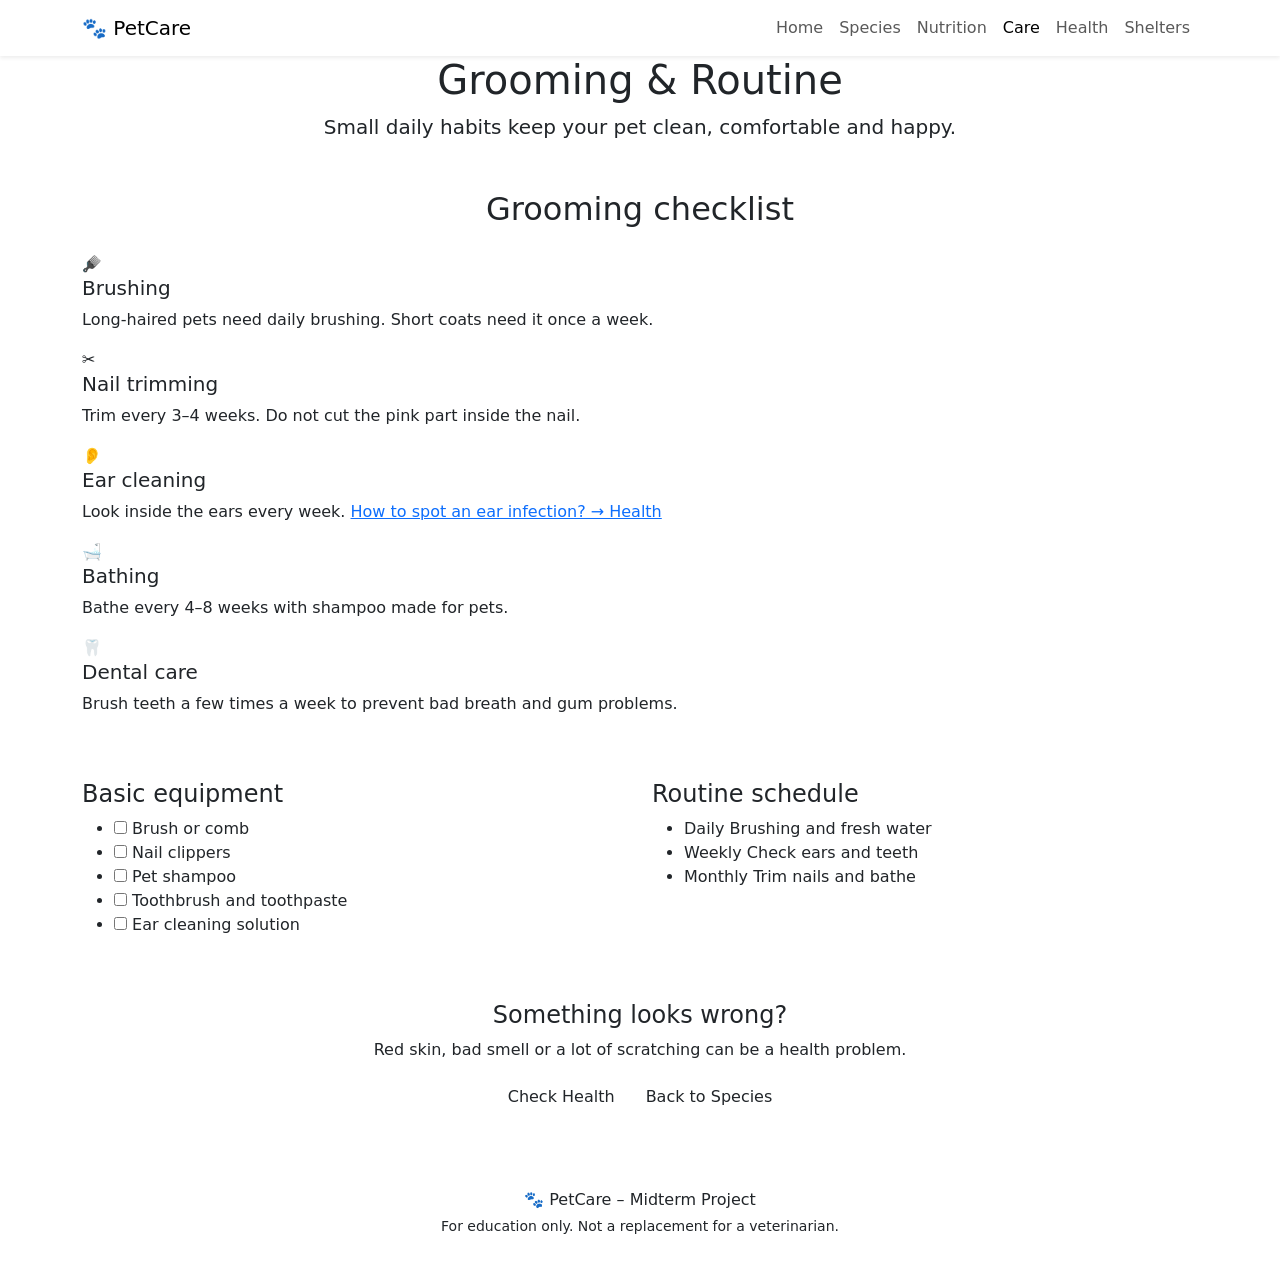
==== care.html @ 2012f663 "Add care page with its css" ====
<!DOCTYPE html>
<html lang="en">
<head>
	<meta charset="UTF-8">
	<meta name="viewport" content="width=device-width, initial-scale=1">
	<title>PetCare | Care</title>
	<link href="https://cdn.jsdelivr.net/npm/bootstrap@5.3.3/dist/css/bootstrap.min.css" rel="stylesheet">
	<link rel="stylesheet" href="styles.css">
</head>
<body>

	<header>
		<nav class="navbar navbar-expand-lg bg-white sticky-top shadow-sm">
			<div class="container">
				<a class="navbar-brand" href="index.html">🐾 PetCare</a>
				<button class="navbar-toggler" type="button" data-bs-toggle="collapse" data-bs-target="#mainMenu" aria-label="Toggle menu">
					<span class="navbar-toggler-icon"></span>
				</button>
				<div class="collapse navbar-collapse" id="mainMenu">
					<ul class="navbar-nav ms-auto">
						<li class="nav-item"><a class="nav-link" href="index.html">Home</a></li>
						<li class="nav-item"><a class="nav-link" href="species.html">Species</a></li>
						<li class="nav-item"><a class="nav-link" href="nutrition.html">Nutrition</a></li>
						<li class="nav-item"><a class="nav-link active" href="care.html">Care</a></li>
						<li class="nav-item"><a class="nav-link" href="health.html">Health</a></li>
						<li class="nav-item"><a class="nav-link" href="shelters.html">Shelters</a></li>
					</ul>
				</div>
			</div>
		</nav>
	</header>

	<main>

		<!-- Page header -->
		<section class="page-header text-center">
			<div class="container">
				<h1>Grooming &amp; Routine</h1>
				<p class="lead mb-0">Small daily habits keep your pet clean, comfortable and happy.</p>
			</div>
		</section>

		<!-- Grooming cards -->
		<section class="container py-5">
			<h2 class="text-center mb-4">Grooming checklist</h2>
			<div class="care-cards">

				<article class="care-card">
					<span class="care-icon">🪮</span>
					<div>
						<h3 class="h5">Brushing</h3>
						<p>Long-haired pets need daily brushing. Short coats need it once a week.</p>
					</div>
				</article>

				<article class="care-card">
					<span class="care-icon">✂️</span>
					<div>
						<h3 class="h5">Nail trimming</h3>
						<p>Trim every 3–4 weeks. Do not cut the pink part inside the nail.</p>
					</div>
				</article>

				<article class="care-card">
					<span class="care-icon">👂</span>
					<div>
						<h3 class="h5">Ear cleaning</h3>
						<p>Look inside the ears every week. <a href="health.html">How to spot an ear infection? → Health</a></p>
					</div>
				</article>

				<article class="care-card">
					<span class="care-icon">🛁</span>
					<div>
						<h3 class="h5">Bathing</h3>
						<p>Bathe every 4–8 weeks with shampoo made for pets.</p>
					</div>
				</article>

				<article class="care-card">
					<span class="care-icon">🦷</span>
					<div>
						<h3 class="h5">Dental care</h3>
						<p>Brush teeth a few times a week to prevent bad breath and gum problems.</p>
					</div>
				</article>

			</div>
		</section>

		<!-- Equipment + routine -->
		<section class="container pb-5">
			<div class="row g-4">

				<div class="col-md-6">
					<article class="card-box">
						<h2 class="h4">Basic equipment</h2>
						<ul class="checklist">
							<li><input type="checkbox" id="item1"> <label for="item1">Brush or comb</label></li>
							<li><input type="checkbox" id="item2"> <label for="item2">Nail clippers</label></li>
							<li><input type="checkbox" id="item3"> <label for="item3">Pet shampoo</label></li>
							<li><input type="checkbox" id="item4"> <label for="item4">Toothbrush and toothpaste</label></li>
							<li><input type="checkbox" id="item5"> <label for="item5">Ear cleaning solution</label></li>
						</ul>
					</article>
				</div>

				<div class="col-md-6">
					<article class="card-box">
						<h2 class="h4">Routine schedule</h2>
						<ul class="routine">
							<li><span class="routine-label">Daily</span> Brushing and fresh water</li>
							<li><span class="routine-label">Weekly</span> Check ears and teeth</li>
							<li><span class="routine-label">Monthly</span> Trim nails and bathe</li>
						</ul>
					</article>
				</div>

			</div>
		</section>

		<!-- Links to other pages -->
		<section class="container pb-5">
			<div class="card-box text-center">
				<h2 class="h4">Something looks wrong?</h2>
				<p>Red skin, bad smell or a lot of scratching can be a health problem.</p>
				<a href="health.html" class="btn btn-pet">Check Health</a>
				<a href="species.html" class="btn btn-outline-pet">Back to Species</a>
			</div>
		</section>

	</main>

	<footer class="text-center py-4">
		<div class="container">
			<p class="mb-1">🐾 PetCare – Midterm Project</p>
			<p class="small mb-0">For education only. Not a replacement for a veterinarian.</p>
		</div>
	</footer>

	<script src="https://cdn.jsdelivr.net/npm/bootstrap@5.3.3/dist/js/bootstrap.bundle.min.js"></script>
</body>
</html>
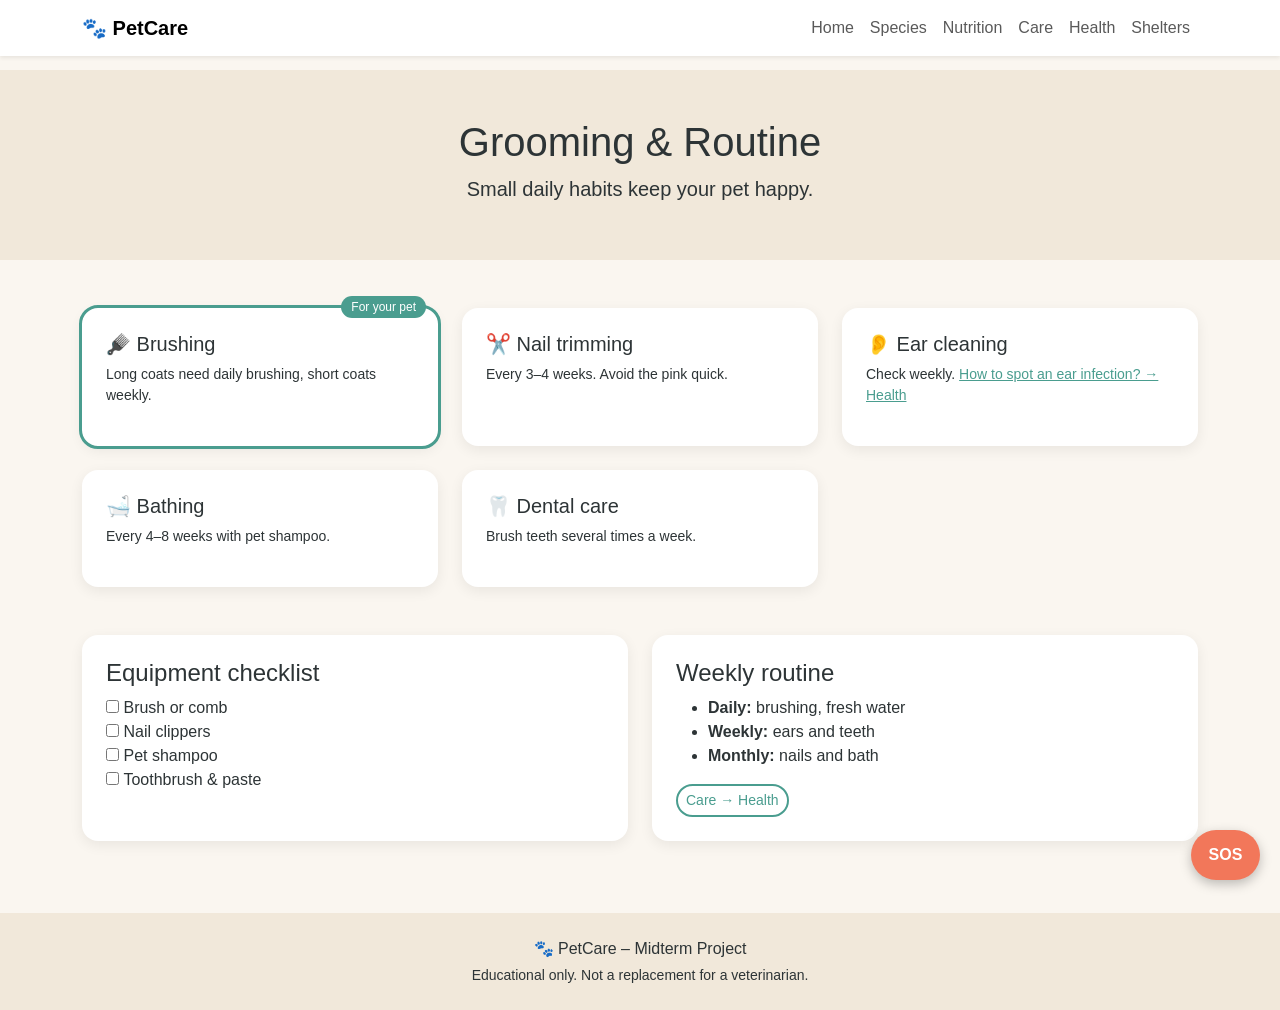
==== commit 1d942250: "final commit" ====
--- a/care.html
+++ b/care.html
@@ -1,143 +1,82 @@
 <!DOCTYPE html>
 <html lang="en">
 <head>
-	<meta charset="UTF-8">
-	<meta name="viewport" content="width=device-width, initial-scale=1">
-	<title>PetCare | Care</title>
-	<link href="https://cdn.jsdelivr.net/npm/bootstrap@5.3.3/dist/css/bootstrap.min.css" rel="stylesheet">
-	<link rel="stylesheet" href="styles.css">
+  <meta charset="UTF-8">
+  <meta name="viewport" content="width=device-width, initial-scale=1">
+  <title>Grooming & Routine | PetCare</title>
+  <link href="https://cdn.jsdelivr.net/npm/bootstrap@5.3.3/dist/css/bootstrap.min.css" rel="stylesheet">
+  <link rel="stylesheet" href="css/style.css">
 </head>
 <body>
+  <header>
+    <nav class="navbar navbar-expand-lg bg-white shadow-sm fixed-top">
+      <div class="container">
+        <a class="navbar-brand fw-bold" href="index.html">🐾 PetCare</a>
+        <button class="navbar-toggler" type="button" data-bs-toggle="collapse" data-bs-target="#menu" aria-label="Toggle menu"><span class="navbar-toggler-icon"></span></button>
+        <div class="collapse navbar-collapse" id="menu">
+          <ul class="navbar-nav ms-auto">
+            <li class="nav-item"><a class="nav-link" href="index.html">Home</a></li>
+            <li class="nav-item"><a class="nav-link" href="species.html">Species</a></li>
+            <li class="nav-item"><a class="nav-link" href="nutrition.html">Nutrition</a></li>
+            <li class="nav-item"><a class="nav-link" href="care.html">Care</a></li>
+            <li class="nav-item"><a class="nav-link" href="health.html">Health</a></li>
+            <li class="nav-item"><a class="nav-link" href="shelters.html">Shelters</a></li>
+          </ul>
+        </div>
+      </div>
+    </nav>
+  </header>
+  <main>
+    <section class="page-header text-center">
+      <div class="container">
+        <h1>Grooming & Routine</h1>
+        <p class="lead mb-2">Small daily habits keep your pet happy.</p>
+      </div>
+    </section>
+    <section class="container py-5">
+      <div class="cards-grid">
+        <article class="card-pet highlight"><h3 class="h5">🪮 Brushing</h3><p class="small">Long coats need daily brushing, short coats weekly.</p></article>
+        <article class="card-pet"><h3 class="h5">✂️ Nail trimming</h3><p class="small">Every 3–4 weeks. Avoid the pink quick.</p></article>
+        <article class="card-pet"><h3 class="h5">👂 Ear cleaning</h3><p class="small">Check weekly. <a href="health.html">How to spot an ear infection? → Health</a></p></article>
+        <article class="card-pet"><h3 class="h5">🛁 Bathing</h3><p class="small">Every 4–8 weeks with pet shampoo.</p></article>
+        <article class="card-pet"><h3 class="h5">🦷 Dental care</h3><p class="small">Brush teeth several times a week.</p></article>
+      </div>
+    </section>
 
-	<header>
-		<nav class="navbar navbar-expand-lg bg-white sticky-top shadow-sm">
-			<div class="container">
-				<a class="navbar-brand" href="index.html">🐾 PetCare</a>
-				<button class="navbar-toggler" type="button" data-bs-toggle="collapse" data-bs-target="#mainMenu" aria-label="Toggle menu">
-					<span class="navbar-toggler-icon"></span>
-				</button>
-				<div class="collapse navbar-collapse" id="mainMenu">
-					<ul class="navbar-nav ms-auto">
-						<li class="nav-item"><a class="nav-link" href="index.html">Home</a></li>
-						<li class="nav-item"><a class="nav-link" href="species.html">Species</a></li>
-						<li class="nav-item"><a class="nav-link" href="nutrition.html">Nutrition</a></li>
-						<li class="nav-item"><a class="nav-link active" href="care.html">Care</a></li>
-						<li class="nav-item"><a class="nav-link" href="health.html">Health</a></li>
-						<li class="nav-item"><a class="nav-link" href="shelters.html">Shelters</a></li>
-					</ul>
-				</div>
-			</div>
-		</nav>
-	</header>
-
-	<main>
-
-		<!-- Page header -->
-		<section class="page-header text-center">
-			<div class="container">
-				<h1>Grooming &amp; Routine</h1>
-				<p class="lead mb-0">Small daily habits keep your pet clean, comfortable and happy.</p>
-			</div>
-		</section>
-
-		<!-- Grooming cards -->
-		<section class="container py-5">
-			<h2 class="text-center mb-4">Grooming checklist</h2>
-			<div class="care-cards">
-
-				<article class="care-card">
-					<span class="care-icon">🪮</span>
-					<div>
-						<h3 class="h5">Brushing</h3>
-						<p>Long-haired pets need daily brushing. Short coats need it once a week.</p>
-					</div>
-				</article>
-
-				<article class="care-card">
-					<span class="care-icon">✂️</span>
-					<div>
-						<h3 class="h5">Nail trimming</h3>
-						<p>Trim every 3–4 weeks. Do not cut the pink part inside the nail.</p>
-					</div>
-				</article>
-
-				<article class="care-card">
-					<span class="care-icon">👂</span>
-					<div>
-						<h3 class="h5">Ear cleaning</h3>
-						<p>Look inside the ears every week. <a href="health.html">How to spot an ear infection? → Health</a></p>
-					</div>
-				</article>
-
-				<article class="care-card">
-					<span class="care-icon">🛁</span>
-					<div>
-						<h3 class="h5">Bathing</h3>
-						<p>Bathe every 4–8 weeks with shampoo made for pets.</p>
-					</div>
-				</article>
-
-				<article class="care-card">
-					<span class="care-icon">🦷</span>
-					<div>
-						<h3 class="h5">Dental care</h3>
-						<p>Brush teeth a few times a week to prevent bad breath and gum problems.</p>
-					</div>
-				</article>
-
-			</div>
-		</section>
-
-		<!-- Equipment + routine -->
-		<section class="container pb-5">
-			<div class="row g-4">
-
-				<div class="col-md-6">
-					<article class="card-box">
-						<h2 class="h4">Basic equipment</h2>
-						<ul class="checklist">
-							<li><input type="checkbox" id="item1"> <label for="item1">Brush or comb</label></li>
-							<li><input type="checkbox" id="item2"> <label for="item2">Nail clippers</label></li>
-							<li><input type="checkbox" id="item3"> <label for="item3">Pet shampoo</label></li>
-							<li><input type="checkbox" id="item4"> <label for="item4">Toothbrush and toothpaste</label></li>
-							<li><input type="checkbox" id="item5"> <label for="item5">Ear cleaning solution</label></li>
-						</ul>
-					</article>
-				</div>
-
-				<div class="col-md-6">
-					<article class="card-box">
-						<h2 class="h4">Routine schedule</h2>
-						<ul class="routine">
-							<li><span class="routine-label">Daily</span> Brushing and fresh water</li>
-							<li><span class="routine-label">Weekly</span> Check ears and teeth</li>
-							<li><span class="routine-label">Monthly</span> Trim nails and bathe</li>
-						</ul>
-					</article>
-				</div>
-
-			</div>
-		</section>
-
-		<!-- Links to other pages -->
-		<section class="container pb-5">
-			<div class="card-box text-center">
-				<h2 class="h4">Something looks wrong?</h2>
-				<p>Red skin, bad smell or a lot of scratching can be a health problem.</p>
-				<a href="health.html" class="btn btn-pet">Check Health</a>
-				<a href="species.html" class="btn btn-outline-pet">Back to Species</a>
-			</div>
-		</section>
-
-	</main>
-
-	<footer class="text-center py-4">
-		<div class="container">
-			<p class="mb-1">🐾 PetCare – Midterm Project</p>
-			<p class="small mb-0">For education only. Not a replacement for a veterinarian.</p>
-		</div>
-	</footer>
-
-	<script src="https://cdn.jsdelivr.net/npm/bootstrap@5.3.3/dist/js/bootstrap.bundle.min.js"></script>
+    <section class="container pb-4">
+      <div class="row g-4">
+        <div class="col-md-6">
+          <article class="card-pet">
+            <h2 class="h4">Equipment checklist</h2>
+            <ul class="list-unstyled">
+              <li><input type="checkbox" id="e1"> <label for="e1">Brush or comb</label></li>
+              <li><input type="checkbox" id="e2"> <label for="e2">Nail clippers</label></li>
+              <li><input type="checkbox" id="e3"> <label for="e3">Pet shampoo</label></li>
+              <li><input type="checkbox" id="e4"> <label for="e4">Toothbrush & paste</label></li>
+            </ul>
+          </article>
+        </div>
+        <div class="col-md-6">
+          <article class="card-pet">
+            <h2 class="h4">Weekly routine</h2>
+            <ul>
+              <li><strong>Daily:</strong> brushing, fresh water</li>
+              <li><strong>Weekly:</strong> ears and teeth</li>
+              <li><strong>Monthly:</strong> nails and bath</li>
+            </ul>
+            <a href="health.html" class="btn btn-outline-pet btn-sm">Care → Health</a>
+          </article>
+        </div>
+      </div>
+    </section>
+  </main>
+  <a href="health.html#sos" class="sos-btn" aria-label="Urgent help">SOS</a>
+  <footer class="text-center py-4 mt-5">
+    <div class="container">
+      <p class="mb-1">🐾 PetCare – Midterm Project</p>
+      <p class="small mb-0">Educational only. Not a replacement for a veterinarian.</p>
+    </div>
+  </footer>
+  <script src="https://cdn.jsdelivr.net/npm/bootstrap@5.3.3/dist/js/bootstrap.bundle.min.js"></script>
 </body>
-</html>+</html>
--- a/css/style.css
+++ b/css/style.css
@@ -0,0 +1,170 @@
+/*Design tokens*/
+:root{
+	--bg: #faf6f0;
+	--green: #4a9d8f;
+	--cream: #f1e8da;
+	--coral: #f2775a;
+	--text: #2d3436;
+}
+html{
+	scroll-behavior: smooth;
+	scroll-padding-top: 80px;
+}
+body{
+	background: var(--bg);
+	color: var(--text);
+	font-family: "Poppins", "Segoe UI", sans-serif;
+	padding-top: 70px;
+}
+a{
+	color: var(--green);
+}
+
+/*Navigation*/
+.nav-link{
+	font-weight: 500;
+}
+.nav-link:hover{
+	color: var(--green);
+}
+
+/*Header strip*/
+.page-header{
+	background: var(--cream);
+	padding: 3rem 0;
+}
+.badge-pet{
+	background: #fff;
+	border-radius: 50px;
+	padding: 0.3rem 1rem;
+	font-size: 0.85rem;
+}
+
+/*Cards*/
+.card-pet{
+	background: #fff;
+	border-radius: 1rem;
+	padding: 1.5rem;
+	box-shadow: 0 4px 14px rgba(0,0,0,0.07);
+	height: 100%;
+}
+.link-card{
+	display: block;
+	text-decoration: none;
+	color: var(--text);
+	transition: transform 0.2s;
+}
+.link-card:hover{
+	transform: translateY(-4px);
+}
+
+/* CSS Grid: card layouts*/
+.cards-grid{
+	display: grid;
+	grid-template-columns: repeat(3, 1fr);
+	gap: 1.5rem;
+}
+.btn-pet{
+	background: var(--green);
+	color: #fff;
+	border-radius: 50px;
+	padding: 0.5rem 1.4rem;
+}
+.btn-pet:hover{
+	background: #3b8074;
+	color: #fff;
+}
+.btn-outline-pet{
+	border: 2px solid var(--green);
+	color: var(--green);
+	border-radius: 50px;
+}
+.btn-outline-pet:hover{
+	background: var(--green);
+	color: #fff;
+}
+.timeline{
+	list-style: none;
+	padding: 0;
+	margin: 0;
+	display: flex;
+	flex-direction: column;
+	gap: 0.8rem;
+}
+.timeline a{
+	display: flex;
+	gap: 0.8rem;
+	align-items: center;
+	background: var(--cream);
+	border-radius: 0.8rem;
+	padding: 0.8rem 1rem;
+	text-decoration: none;
+	color: var(--text);
+}
+.timeline span{
+	font-weight: 600;
+	min-width: 90px;
+}
+.sos-box{
+	background: #fff1ee;
+	border-left: 6px solid var(--coral);
+	border-radius: 1rem;
+	padding: 1.5rem;
+}
+/* position: fixed keeps the SOS button visible while scrolling */
+.sos-btn{
+	position: fixed;
+	right: 20px;
+	bottom: 20px;
+	background: var(--coral);
+	color: #fff;
+	font-weight: 700;
+	text-decoration: none;
+	padding: 0.8rem 1.1rem;
+	border-radius: 50px;
+	box-shadow: 0 4px 12px rgba(0,0,0,0.25);
+	z-index: 1000;
+}
+.sos-btn:hover{
+	color: #fff;
+	background: #d9603f;
+}
+.highlight{
+	position: relative;
+	outline: 3px solid var(--green);
+}
+.highlight::after{
+	content: "For your pet";
+	position: absolute;
+	top: -12px;
+	right: 12px;
+	background: var(--green);
+	color: #fff;
+	font-size: 0.75rem;
+	padding: 2px 10px;
+	border-radius: 50px;
+}
+footer{
+	background: var(--cream);
+}
+@media (max-width: 992px){
+	.cards-grid{
+		grid-template-columns: repeat(2, 1fr);
+	}
+	.page-header{
+		padding: 2rem 0;
+	}
+}
+@media (max-width: 576px){
+	.cards-grid{
+		grid-template-columns: 1fr;
+	}
+	h1{
+		font-size: 1.8rem;
+	}
+	.timeline a{
+		flex-direction: column;
+		align-items: flex-start;
+		gap: 0.2rem;
+	}
+}
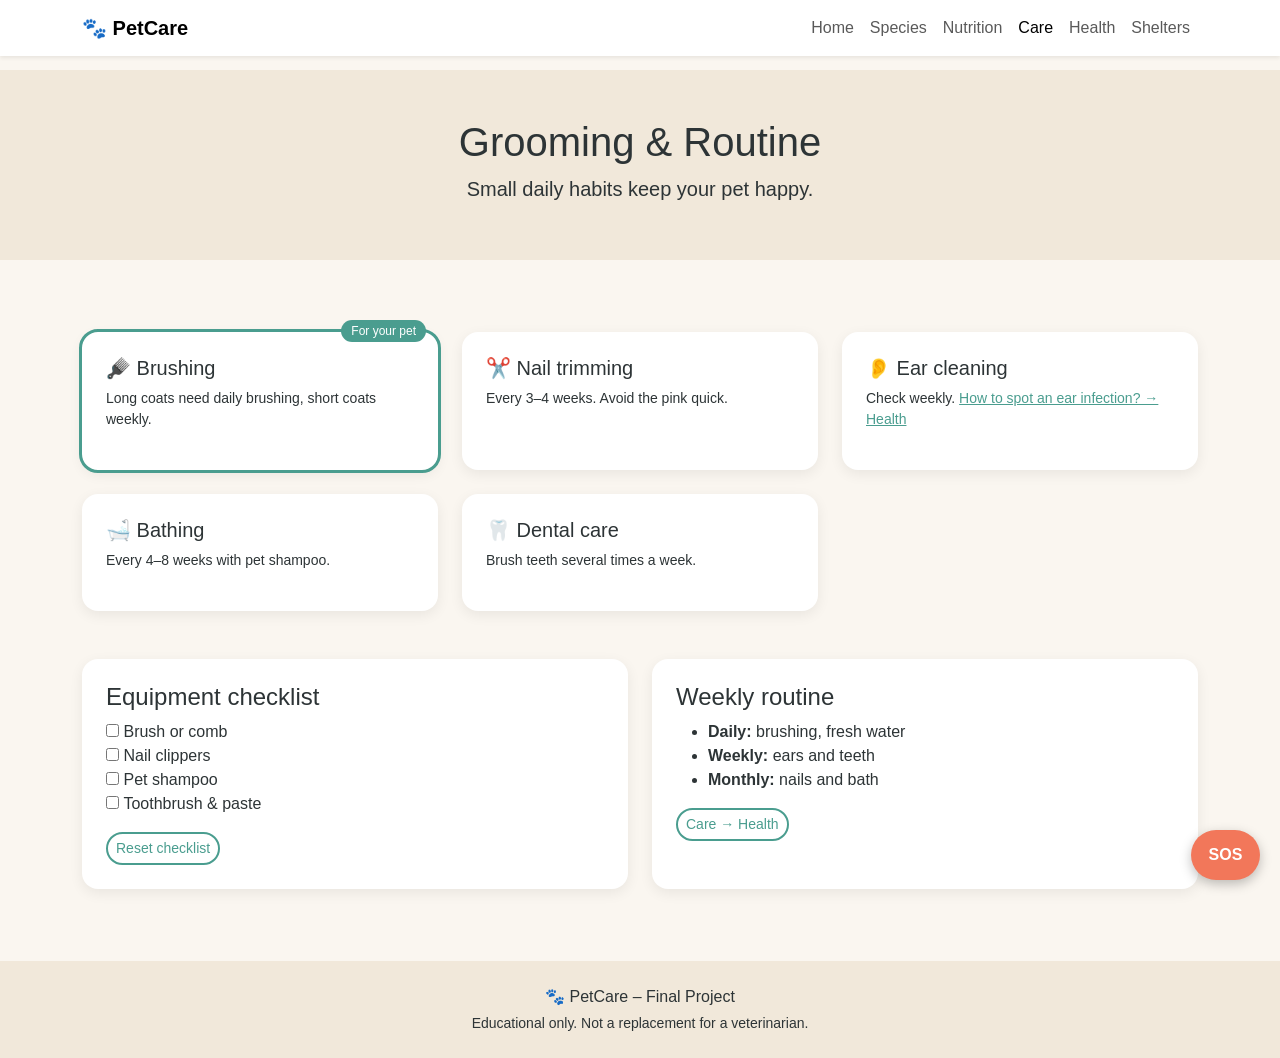
==== commit 19ad8fa4: "Add care page and application styles" ====
--- a/care.html
+++ b/care.html
@@ -1,82 +1,97 @@
-<!DOCTYPE html>
-<html lang="en">
-<head>
-  <meta charset="UTF-8">
-  <meta name="viewport" content="width=device-width, initial-scale=1">
-  <title>Grooming & Routine | PetCare</title>
-  <link href="https://cdn.jsdelivr.net/npm/bootstrap@5.3.3/dist/css/bootstrap.min.css" rel="stylesheet">
-  <link rel="stylesheet" href="css/style.css">
-</head>
-<body>
-  <header>
-    <nav class="navbar navbar-expand-lg bg-white shadow-sm fixed-top">
-      <div class="container">
-        <a class="navbar-brand fw-bold" href="index.html">🐾 PetCare</a>
-        <button class="navbar-toggler" type="button" data-bs-toggle="collapse" data-bs-target="#menu" aria-label="Toggle menu"><span class="navbar-toggler-icon"></span></button>
-        <div class="collapse navbar-collapse" id="menu">
-          <ul class="navbar-nav ms-auto">
-            <li class="nav-item"><a class="nav-link" href="index.html">Home</a></li>
-            <li class="nav-item"><a class="nav-link" href="species.html">Species</a></li>
-            <li class="nav-item"><a class="nav-link" href="nutrition.html">Nutrition</a></li>
-            <li class="nav-item"><a class="nav-link" href="care.html">Care</a></li>
-            <li class="nav-item"><a class="nav-link" href="health.html">Health</a></li>
-            <li class="nav-item"><a class="nav-link" href="shelters.html">Shelters</a></li>
-          </ul>
-        </div>
-      </div>
-    </nav>
-  </header>
-  <main>
-    <section class="page-header text-center">
-      <div class="container">
-        <h1>Grooming & Routine</h1>
-        <p class="lead mb-2">Small daily habits keep your pet happy.</p>
-      </div>
-    </section>
-    <section class="container py-5">
-      <div class="cards-grid">
-        <article class="card-pet highlight"><h3 class="h5">🪮 Brushing</h3><p class="small">Long coats need daily brushing, short coats weekly.</p></article>
-        <article class="card-pet"><h3 class="h5">✂️ Nail trimming</h3><p class="small">Every 3–4 weeks. Avoid the pink quick.</p></article>
-        <article class="card-pet"><h3 class="h5">👂 Ear cleaning</h3><p class="small">Check weekly. <a href="health.html">How to spot an ear infection? → Health</a></p></article>
-        <article class="card-pet"><h3 class="h5">🛁 Bathing</h3><p class="small">Every 4–8 weeks with pet shampoo.</p></article>
-        <article class="card-pet"><h3 class="h5">🦷 Dental care</h3><p class="small">Brush teeth several times a week.</p></article>
-      </div>
-    </section>
-
-    <section class="container pb-4">
-      <div class="row g-4">
-        <div class="col-md-6">
-          <article class="card-pet">
-            <h2 class="h4">Equipment checklist</h2>
-            <ul class="list-unstyled">
-              <li><input type="checkbox" id="e1"> <label for="e1">Brush or comb</label></li>
-              <li><input type="checkbox" id="e2"> <label for="e2">Nail clippers</label></li>
-              <li><input type="checkbox" id="e3"> <label for="e3">Pet shampoo</label></li>
-              <li><input type="checkbox" id="e4"> <label for="e4">Toothbrush & paste</label></li>
-            </ul>
-          </article>
-        </div>
-        <div class="col-md-6">
-          <article class="card-pet">
-            <h2 class="h4">Weekly routine</h2>
-            <ul>
-              <li><strong>Daily:</strong> brushing, fresh water</li>
-              <li><strong>Weekly:</strong> ears and teeth</li>
-              <li><strong>Monthly:</strong> nails and bath</li>
-            </ul>
-            <a href="health.html" class="btn btn-outline-pet btn-sm">Care → Health</a>
-          </article>
-        </div>
-      </div>
-    </section>
-  </main>
-  <a href="health.html#sos" class="sos-btn" aria-label="Urgent help">SOS</a>
-  <footer class="text-center py-4 mt-5">
-    <div class="container">
-      <p class="mb-1">🐾 PetCare – Midterm Project</p>
-      <p class="small mb-0">Educational only. Not a replacement for a veterinarian.</p>
-    </div>
-  </footer>
-  <script src="https://cdn.jsdelivr.net/npm/bootstrap@5.3.3/dist/js/bootstrap.bundle.min.js"></script>
-</body>
-</html>
+<!DOCTYPE html>
+<html lang="en">
+<head>
+  <meta charset="UTF-8">
+  <meta name="viewport" content="width=device-width, initial-scale=1">
+  <title>Grooming & Routine | PetCare</title>
+  <link href="https://cdn.jsdelivr.net/npm/bootstrap@5.3.3/dist/css/bootstrap.min.css" rel="stylesheet">
+  <link rel="stylesheet" href="css/style.css">
+  <link rel="stylesheet" href="css/app.css">
+  <script src="js/theme-init.js"></script>
+</head>
+<body data-page="care">
+  <header>
+    <nav class="navbar navbar-expand-lg bg-white shadow-sm fixed-top">
+      <div class="container">
+        <a class="navbar-brand fw-bold" href="index.html">🐾 PetCare</a>
+        <button class="navbar-toggler" type="button" data-bs-toggle="collapse" data-bs-target="#menu" aria-label="Toggle menu"><span class="navbar-toggler-icon"></span></button>
+        <div class="collapse navbar-collapse" id="menu">
+          <ul class="navbar-nav ms-auto">
+            <li class="nav-item"><a class="nav-link" href="index.html">Home</a></li>
+            <li class="nav-item"><a class="nav-link" href="species.html">Species</a></li>
+            <li class="nav-item"><a class="nav-link" href="nutrition.html">Nutrition</a></li>
+            <li class="nav-item"><a class="nav-link active" href="care.html" aria-current="page">Care</a></li>
+            <li class="nav-item"><a class="nav-link" href="health.html">Health</a></li>
+            <li class="nav-item"><a class="nav-link" href="shelters.html">Shelters</a></li>
+          </ul>
+        </div>
+      </div>
+    </nav>
+  </header>
+  <main>
+    <section class="page-header text-center">
+      <div class="container">
+        <h1>Grooming & Routine</h1>
+        <p class="lead mb-2">Small daily habits keep your pet happy.</p>
+      </div>
+    </section>
+    <section class="container pt-4">
+      <div id="care-tip" class="alert alert-info mb-0" role="status" hidden></div>
+    </section>
+    <section class="container py-5">
+      <div class="cards-grid">
+        <article class="card-pet highlight"><h3 class="h5">🪮 Brushing</h3><p class="small">Long coats need daily brushing, short coats weekly.</p></article>
+        <article class="card-pet"><h3 class="h5">✂️ Nail trimming</h3><p class="small">Every 3–4 weeks. Avoid the pink quick.</p></article>
+        <article class="card-pet" id="ears"><h3 class="h5">👂 Ear cleaning</h3><p class="small">Check weekly. <a href="health.html#symptoms">How to spot an ear infection? → Health</a></p></article>
+        <article class="card-pet"><h3 class="h5">🛁 Bathing</h3><p class="small">Every 4–8 weeks with pet shampoo.</p></article>
+        <article class="card-pet"><h3 class="h5">🦷 Dental care</h3><p class="small">Brush teeth several times a week.</p></article>
+      </div>
+    </section>
+
+    <section class="container pb-4">
+      <div class="row g-4">
+        <div class="col-md-6">
+          <article class="card-pet">
+            <h2 class="h4">Equipment checklist</h2>
+            <ul class="list-unstyled checklist">
+              <li><input type="checkbox" id="e1"> <label for="e1">Brush or comb</label></li>
+              <li><input type="checkbox" id="e2"> <label for="e2">Nail clippers</label></li>
+              <li><input type="checkbox" id="e3"> <label for="e3">Pet shampoo</label></li>
+              <li><input type="checkbox" id="e4"> <label for="e4">Toothbrush & paste</label></li>
+            </ul>
+            <button type="button" id="checklist-reset" class="btn btn-outline-pet btn-sm">Reset checklist</button>
+          </article>
+        </div>
+        <div class="col-md-6">
+          <article class="card-pet" id="routine">
+            <h2 class="h4">Weekly routine</h2>
+            <ul>
+              <li><strong>Daily:</strong> brushing, fresh water</li>
+              <li><strong>Weekly:</strong> ears and teeth</li>
+              <li><strong>Monthly:</strong> nails and bath</li>
+            </ul>
+            <a href="health.html" class="btn btn-outline-pet btn-sm">Care → Health</a>
+          </article>
+        </div>
+      </div>
+    </section>
+  </main>
+  <a href="health.html#sos" class="sos-btn" aria-label="Urgent help">SOS</a>
+  <footer class="text-center py-4 mt-5">
+    <div class="container">
+      <p class="mb-1">🐾 PetCare – Final Project</p>
+      <p class="small mb-0">Educational only. Not a replacement for a veterinarian.</p>
+    </div>
+  </footer>
+  <script src="https://cdn.jsdelivr.net/npm/jquery@3.7.1/dist/jquery.min.js"></script>
+  <script src="https://cdn.jsdelivr.net/npm/bootstrap@5.3.3/dist/js/bootstrap.bundle.min.js"></script>
+  <script src="js/data.js"></script>
+  <script src="js/models.js"></script>
+  <script src="js/api.js"></script>
+  <script src="js/ui.js"></script>
+  <script src="js/forms.js"></script>
+  <script src="js/pages/care.js"></script>
+  <script src="js/main.js"></script>
+  <script src="js/jq.js"></script>
+</body>
+</html>
--- a/css/style.css
+++ b/css/style.css
@@ -58,7 +58,7 @@
 	transform: translateY(-4px);
 }
 
-/* CSS Grid: card layouts*/
+/*card layouts*/
 .cards-grid{
 	display: grid;
 	grid-template-columns: repeat(3, 1fr);
--- a/css/app.css
+++ b/css/app.css
@@ -0,0 +1,101 @@
+.profile-strip{
+	background: #fff;
+	border-left: 6px solid var(--green);
+	border-radius: 0.8rem;
+	padding: 0.6rem 1rem;
+	display: flex;
+	flex-wrap: wrap;
+	gap: 0.8rem;
+	align-items: center;
+	justify-content: space-between;
+}
+.breed-photo,
+.pet-card img{
+	width: 100%;
+	aspect-ratio: 4 / 3;
+	object-fit: cover;
+}
+.breed-photo.loading{
+	opacity: 0.5;
+}
+.fav-btn{
+	background: none;
+	border: 0;
+	font-size: 1.6rem;
+	line-height: 1;
+	color: var(--coral);
+	cursor: pointer;
+}
+.fav-btn:focus-visible{
+	outline: 3px solid var(--green);
+	border-radius: 0.5rem;
+}
+.pet-card.is-fav{
+	outline: 2px solid var(--coral);
+}
+.symptom-details{
+	display: none;
+}
+.timeline a.active{
+	outline: 2px solid var(--green);
+}
+.checklist li.done label{
+	text-decoration: line-through;
+	opacity: 0.7;
+}
+#toast-container{
+	position: fixed;
+	top: 80px;
+	right: 20px;
+	z-index: 2000;
+	display: flex;
+	flex-direction: column;
+	gap: 0.5rem;
+	max-width: 320px;
+}
+.toast-msg{
+	padding: 0.7rem 1rem;
+	border-radius: 0.8rem;
+	color: #fff;
+	background: var(--green);
+	box-shadow: 0 4px 12px rgba(0,0,0,0.2);
+}
+.toast-msg.danger{
+	background: var(--coral);
+}
+
+[data-bs-theme="dark"]{
+	--bg: #16191c;
+	--cream: #232a30;
+	--text: #e8e6e3;
+	--green: #5fc2b2;
+}
+[data-bs-theme="dark"] .navbar.bg-white{
+	background-color: #1f252a !important;
+}
+[data-bs-theme="dark"] .card-pet,
+[data-bs-theme="dark"] .profile-strip{
+	background: #232a30;
+}
+[data-bs-theme="dark"] .badge-pet{
+	background: #2f383f;
+	color: var(--text);
+}
+[data-bs-theme="dark"] .sos-box{
+	background: #3a2723;
+}
+[data-bs-theme="dark"] .link-card,
+[data-bs-theme="dark"] .timeline a{
+	color: var(--text);
+}
+[data-bs-theme="dark"] .btn-pet{
+	background: var(--green);
+	color: #10201d;
+}
+[data-bs-theme="dark"] .btn-pet:hover{
+	background: #79d1c3;
+	color: #10201d;
+}
+[data-bs-theme="dark"] .toast-msg:not(.danger){
+	color: #10201d;
+}
